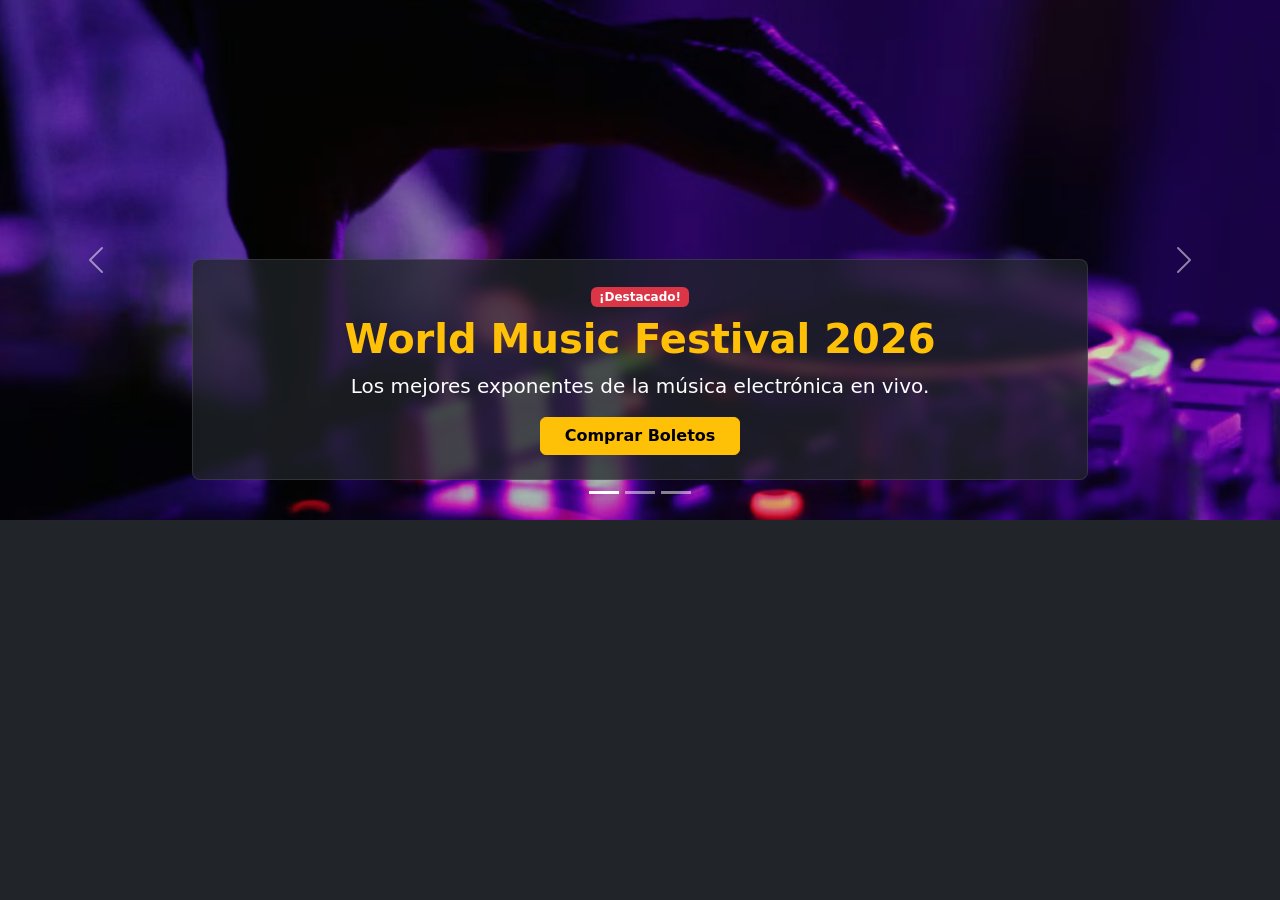
==== index.html @ c8b75cfe "feat(home): maqueta carrusel con imagenes locales" ====
<!DOCTYPE html>
<html lang="es">
<head>
  <meta charset="UTF-8">
  <meta name="viewport" content="width=device-width, initial-scale=1.0">
  <title>Plataforma de Conciertos - Inicio</title>
  <!-- Bootstrap 5 CSS CDN -->
  <link href="https://cdn.jsdelivr.net/npm/bootstrap@5.3.2/dist/css/bootstrap.min.css" rel="stylesheet">
  <!-- Estilos propios -->
  <link rel="stylesheet" href="css/styles.css">
</head>
<body class="bg-dark text-light">

  <!-- SECCIÓN HERO: Carrusel Interactivo de Conciertos Destacados (PR 1 - Mateo Herrera) -->
  <section id="hero-carousel" class="mb-5">
    <div id="concertCarousel" class="carousel slide carousel-fade" data-bs-ride="carousel">
      
      <!-- Indicadores -->
      <div class="carousel-indicators">
        <button type="button" data-bs-target="#concertCarousel" data-bs-slide-to="0" class="active" aria-current="true" aria-label="Slide 1"></button>
        <button type="button" data-bs-target="#concertCarousel" data-bs-slide-to="1" aria-label="Slide 2"></button>
        <button type="button" data-bs-target="#concertCarousel" data-bs-slide-to="2" aria-label="Slide 3"></button>
      </div>

      <!-- Diapositivas / Conciertos -->
      <div class="carousel-inner">
        <!-- Evento 1 -->
        <div class="carousel-item active" data-bs-interval="4000">
          <img src="img/concierto1.jpg" class="d-block w-100 carousel-img" alt="Concierto Electrónica">
          <div class="carousel-caption d-none d-md-block bg-dark bg-opacity-75 rounded-3 p-4">
            <span class="badge bg-danger mb-2">¡Destacado!</span>
            <h2 class="fw-bold text-warning display-6">World Music Festival 2026</h2>
            <p class="lead">Los mejores exponentes de la música electrónica en vivo.</p>
            <a href="#proximos-eventos" class="btn btn-warning fw-bold px-4">Comprar Boletos</a>
          </div>
        </div>

        <!-- Evento 2 -->
        <div class="carousel-item" data-bs-interval="4000">
          <img src="img/concierto2.jpg" class="d-block w-100 carousel-img" alt="Concierto Rock">
          <div class="carousel-caption d-none d-md-block bg-dark bg-opacity-75 rounded-3 p-4">
            <span class="badge bg-primary mb-2">Gira Mundial</span>
            <h2 class="fw-bold text-warning display-6">Rock Arena Tour</h2>
            <p class="lead">Siente la energía del rock clásico en un show inolvidable.</p>
            <a href="#proximos-eventos" class="btn btn-warning fw-bold px-4">Ver Fechas</a>
          </div>
        </div>

        <!-- Evento 3 -->
        <div class="carousel-item" data-bs-interval="4000">
          <img src="img/concierto3.jpg" class="d-block w-100 carousel-img" alt="Concierto Pop">
          <div class="carousel-caption d-none d-md-block bg-dark bg-opacity-75 rounded-3 p-4">
            <span class="badge bg-success mb-2">Últimas Entradas</span>
            <h2 class="fw-bold text-warning display-6">Pop Stars Experience</h2>
            <p class="lead">Una noche llena de luces, ritmo y tus artistas favoritos.</p>
            <a href="#proximos-eventos" class="btn btn-warning fw-bold px-4">Reservar Ahora</a>
          </div>
        </div>
      </div>

      <!-- Controles de navegación -->
      <button class="carousel-control-prev" type="button" data-bs-target="#concertCarousel" data-bs-slide="prev">
        <span class="carousel-control-prev-icon" aria-hidden="true"></span>
        <span class="visually-hidden">Anterior</span>
      </button>
      <button class="carousel-control-next" type="button" data-bs-target="#concertCarousel" data-bs-slide="next">
        <span class="carousel-control-next-icon" aria-hidden="true"></span>
        <span class="visually-hidden">Siguiente</span>
      </button>
    </div>
  </section>

  <!-- Bootstrap 5 JS Bundle -->
  <script src="https://cdn.jsdelivr.net/npm/bootstrap@5.3.2/dist/js/bootstrap.bundle.min.js"></script>
</body>
</html>
---- css/styles.css ----
/* Ajuste de altura e imágenes para el carrusel principal */
.carousel-img {
  height: 520px;
  object-fit: cover;
  filter: brightness(0.85);
}

/* Formato de la tarjeta flotante sobre la imagen */
.carousel-caption {
  bottom: 2.5rem;
  backdrop-filter: blur(6px);
  border: 1px solid rgba(255, 255, 255, 0.1);
}
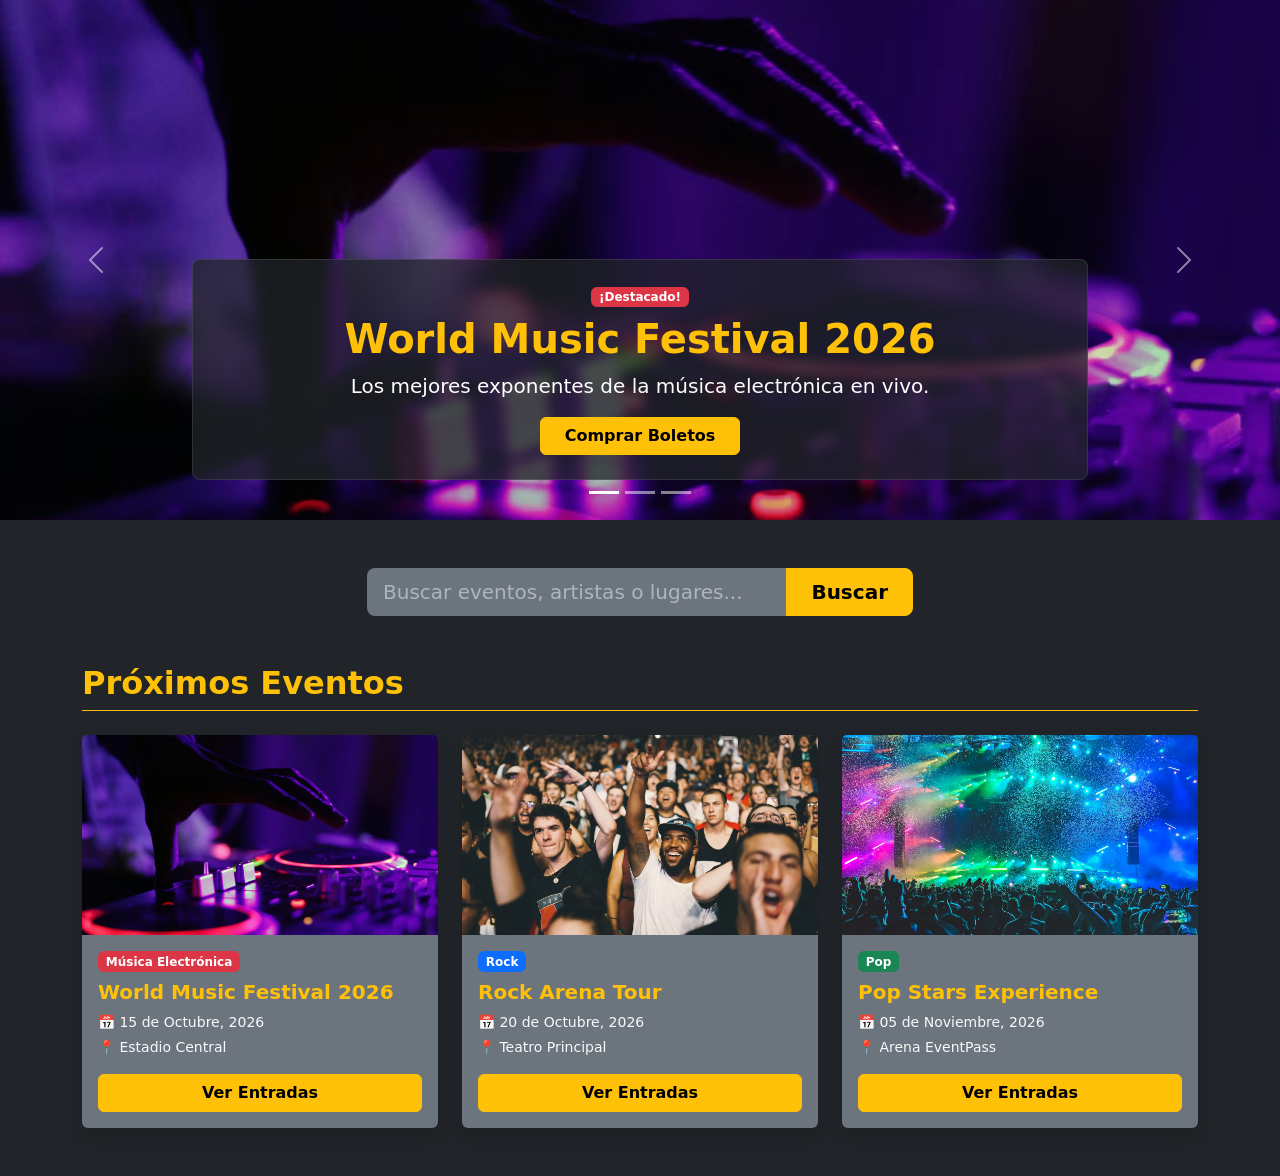
==== commit 6c11ad00: "feat(home): diseña cartelera y barra de busqueda" ====
--- a/index.html
+++ b/index.html
@@ -70,6 +70,68 @@
     </div>
   </section>
 
+  <!-- SECCIÓN: Barra de Búsqueda Visual (PR 2 - Mateo Herrera) -->
+  <section class="container mb-5">
+    <div class="row justify-content-center">
+      <div class="col-md-8 col-lg-6">
+        <div class="input-group input-group-lg">
+          <input type="text" class="form-control bg-secondary text-light border-0 search-input" placeholder="Buscar eventos, artistas o lugares..." aria-label="Buscar eventos">
+          <button class="btn btn-warning fw-bold px-4" type="button">Buscar</button>
+        </div>
+      </div>
+    </div>
+  </section>
+
+  <!-- SECCIÓN: Cartelera de Próximos Eventos (PR 2 - Mateo Herrera) -->
+  <section id="proximos-eventos" class="container mb-5">
+    <h2 class="fw-bold text-warning mb-4 border-bottom border-warning pb-2">Próximos Eventos</h2>
+    <div class="row row-cols-1 row-cols-md-3 g-4">
+      
+      <!-- Tarjeta 1 -->
+      <div class="col">
+        <div class="card h-100 bg-secondary text-light border-0 shadow card-hover">
+          <img src="img/concierto1.jpg" class="card-img-top card-event-img" alt="World Music Festival">
+          <div class="card-body d-flex flex-column">
+            <span class="badge bg-danger w-auto align-self-start mb-2">Música Electrónica</span>
+            <h5 class="card-title fw-bold text-warning">World Music Festival 2026</h5>
+            <p class="card-text text-light small mb-1">📅 15 de Octubre, 2026</p>
+            <p class="card-text text-light small mb-3">📍 Estadio Central</p>
+            <a href="#" class="btn btn-warning fw-bold mt-auto">Ver Entradas</a>
+          </div>
+        </div>
+      </div>
+
+      <!-- Tarjeta 2 -->
+      <div class="col">
+        <div class="card h-100 bg-secondary text-light border-0 shadow card-hover">
+          <img src="img/concierto2.jpg" class="card-img-top card-event-img" alt="Rock Arena Tour">
+          <div class="card-body d-flex flex-column">
+            <span class="badge bg-primary w-auto align-self-start mb-2">Rock</span>
+            <h5 class="card-title fw-bold text-warning">Rock Arena Tour</h5>
+            <p class="card-text text-light small mb-1">📅 20 de Octubre, 2026</p>
+            <p class="card-text text-light small mb-3">📍 Teatro Principal</p>
+            <a href="#" class="btn btn-warning fw-bold mt-auto">Ver Entradas</a>
+          </div>
+        </div>
+      </div>
+
+      <!-- Tarjeta 3 -->
+      <div class="col">
+        <div class="card h-100 bg-secondary text-light border-0 shadow card-hover">
+          <img src="img/concierto3.jpg" class="card-img-top card-event-img" alt="Pop Stars Experience">
+          <div class="card-body d-flex flex-column">
+            <span class="badge bg-success w-auto align-self-start mb-2">Pop</span>
+            <h5 class="card-title fw-bold text-warning">Pop Stars Experience</h5>
+            <p class="card-text text-light small mb-1">📅 05 de Noviembre, 2026</p>
+            <p class="card-text text-light small mb-3">📍 Arena EventPass</p>
+            <a href="#" class="btn btn-warning fw-bold mt-auto">Ver Entradas</a>
+          </div>
+        </div>
+      </div>
+
+    </div>
+  </section>
+
   <!-- Bootstrap 5 JS Bundle -->
   <script src="https://cdn.jsdelivr.net/npm/bootstrap@5.3.2/dist/js/bootstrap.bundle.min.js"></script>
 </body>
--- a/css/styles.css
+++ b/css/styles.css
@@ -10,4 +10,29 @@
   bottom: 2.5rem;
   backdrop-filter: blur(6px);
   border: 1px solid rgba(255, 255, 255, 0.1);
+}
+
+/* ===================================================
+   Estilos PR 2 - Cartelera de Eventos y Buscador
+   =================================================== */
+
+/* Marcador de posición claro para la barra de búsqueda */
+.search-input::placeholder {
+  color: #adb5bd;
+}
+
+/* Ajuste de altura fija y encuadre para las imágenes de las tarjetas */
+.card-event-img {
+  height: 200px;
+  object-fit: cover;
+}
+
+/* Efecto hover al pasar sobre cada tarjeta */
+.card-hover {
+  transition: transform 0.3s ease, box-shadow 0.3s ease;
+}
+
+.card-hover:hover {
+  transform: translateY(-6px);
+  box-shadow: 0 10px 20px rgba(0, 0, 0, 0.5) !important;
 }
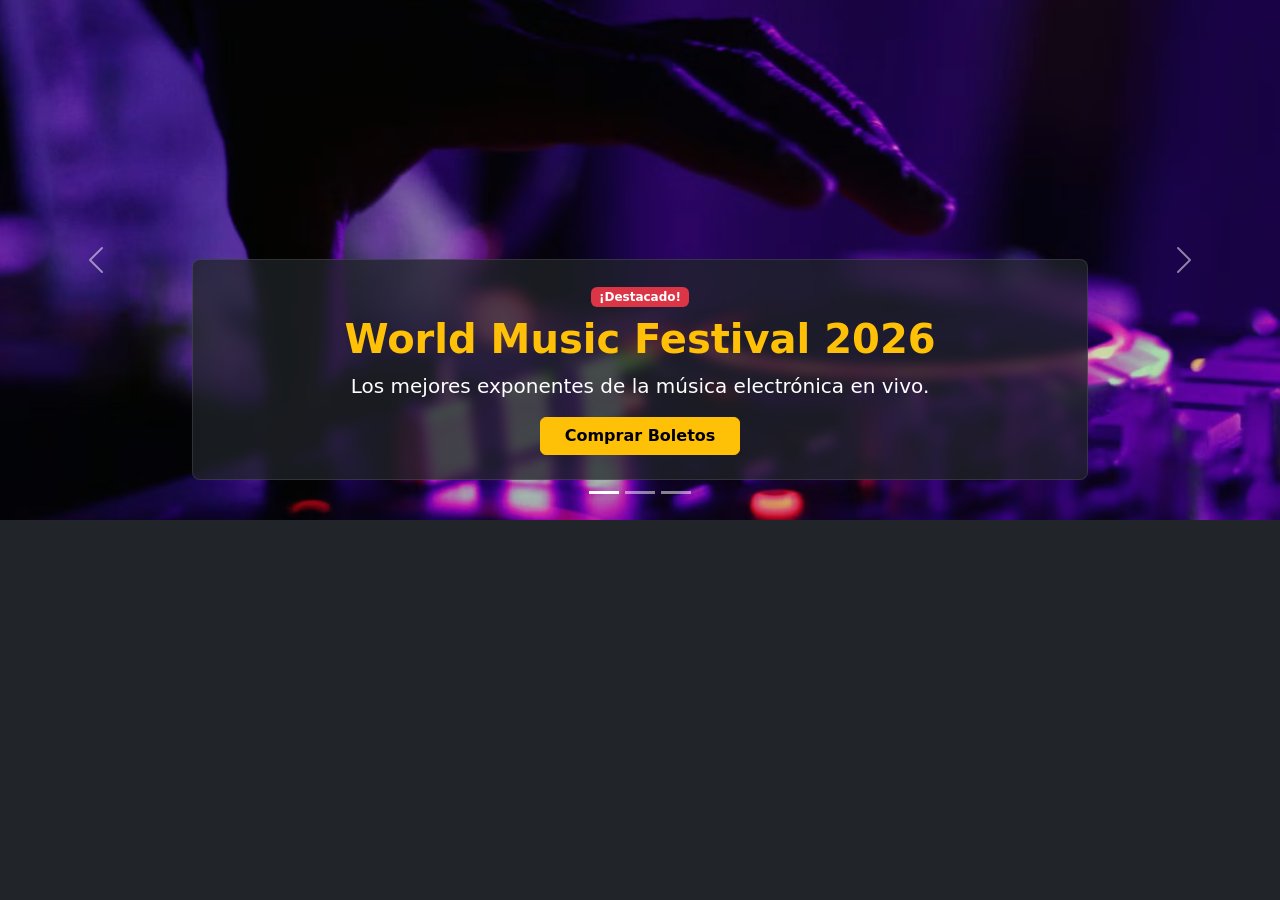
==== commit 26501b97: "Merge pull request #5 from kmoyolema3929/feature/carrusel-inicio feat(home): maqueta carrusel con im" ====
--- a/index.html
+++ b/index.html
@@ -70,68 +70,6 @@
     </div>
   </section>
 
-  <!-- SECCIÓN: Barra de Búsqueda Visual (PR 2 - Mateo Herrera) -->
-  <section class="container mb-5">
-    <div class="row justify-content-center">
-      <div class="col-md-8 col-lg-6">
-        <div class="input-group input-group-lg">
-          <input type="text" class="form-control bg-secondary text-light border-0 search-input" placeholder="Buscar eventos, artistas o lugares..." aria-label="Buscar eventos">
-          <button class="btn btn-warning fw-bold px-4" type="button">Buscar</button>
-        </div>
-      </div>
-    </div>
-  </section>
-
-  <!-- SECCIÓN: Cartelera de Próximos Eventos (PR 2 - Mateo Herrera) -->
-  <section id="proximos-eventos" class="container mb-5">
-    <h2 class="fw-bold text-warning mb-4 border-bottom border-warning pb-2">Próximos Eventos</h2>
-    <div class="row row-cols-1 row-cols-md-3 g-4">
-      
-      <!-- Tarjeta 1 -->
-      <div class="col">
-        <div class="card h-100 bg-secondary text-light border-0 shadow card-hover">
-          <img src="img/concierto1.jpg" class="card-img-top card-event-img" alt="World Music Festival">
-          <div class="card-body d-flex flex-column">
-            <span class="badge bg-danger w-auto align-self-start mb-2">Música Electrónica</span>
-            <h5 class="card-title fw-bold text-warning">World Music Festival 2026</h5>
-            <p class="card-text text-light small mb-1">📅 15 de Octubre, 2026</p>
-            <p class="card-text text-light small mb-3">📍 Estadio Central</p>
-            <a href="#" class="btn btn-warning fw-bold mt-auto">Ver Entradas</a>
-          </div>
-        </div>
-      </div>
-
-      <!-- Tarjeta 2 -->
-      <div class="col">
-        <div class="card h-100 bg-secondary text-light border-0 shadow card-hover">
-          <img src="img/concierto2.jpg" class="card-img-top card-event-img" alt="Rock Arena Tour">
-          <div class="card-body d-flex flex-column">
-            <span class="badge bg-primary w-auto align-self-start mb-2">Rock</span>
-            <h5 class="card-title fw-bold text-warning">Rock Arena Tour</h5>
-            <p class="card-text text-light small mb-1">📅 20 de Octubre, 2026</p>
-            <p class="card-text text-light small mb-3">📍 Teatro Principal</p>
-            <a href="#" class="btn btn-warning fw-bold mt-auto">Ver Entradas</a>
-          </div>
-        </div>
-      </div>
-
-      <!-- Tarjeta 3 -->
-      <div class="col">
-        <div class="card h-100 bg-secondary text-light border-0 shadow card-hover">
-          <img src="img/concierto3.jpg" class="card-img-top card-event-img" alt="Pop Stars Experience">
-          <div class="card-body d-flex flex-column">
-            <span class="badge bg-success w-auto align-self-start mb-2">Pop</span>
-            <h5 class="card-title fw-bold text-warning">Pop Stars Experience</h5>
-            <p class="card-text text-light small mb-1">📅 05 de Noviembre, 2026</p>
-            <p class="card-text text-light small mb-3">📍 Arena EventPass</p>
-            <a href="#" class="btn btn-warning fw-bold mt-auto">Ver Entradas</a>
-          </div>
-        </div>
-      </div>
-
-    </div>
-  </section>
-
   <!-- Bootstrap 5 JS Bundle -->
   <script src="https://cdn.jsdelivr.net/npm/bootstrap@5.3.2/dist/js/bootstrap.bundle.min.js"></script>
 </body>
--- a/css/styles.css
+++ b/css/styles.css
@@ -10,29 +10,4 @@
   bottom: 2.5rem;
   backdrop-filter: blur(6px);
   border: 1px solid rgba(255, 255, 255, 0.1);
-}
-
-/* ===================================================
-   Estilos PR 2 - Cartelera de Eventos y Buscador
-   =================================================== */
-
-/* Marcador de posición claro para la barra de búsqueda */
-.search-input::placeholder {
-  color: #adb5bd;
-}
-
-/* Ajuste de altura fija y encuadre para las imágenes de las tarjetas */
-.card-event-img {
-  height: 200px;
-  object-fit: cover;
-}
-
-/* Efecto hover al pasar sobre cada tarjeta */
-.card-hover {
-  transition: transform 0.3s ease, box-shadow 0.3s ease;
-}
-
-.card-hover:hover {
-  transform: translateY(-6px);
-  box-shadow: 0 10px 20px rgba(0, 0, 0, 0.5) !important;
 }
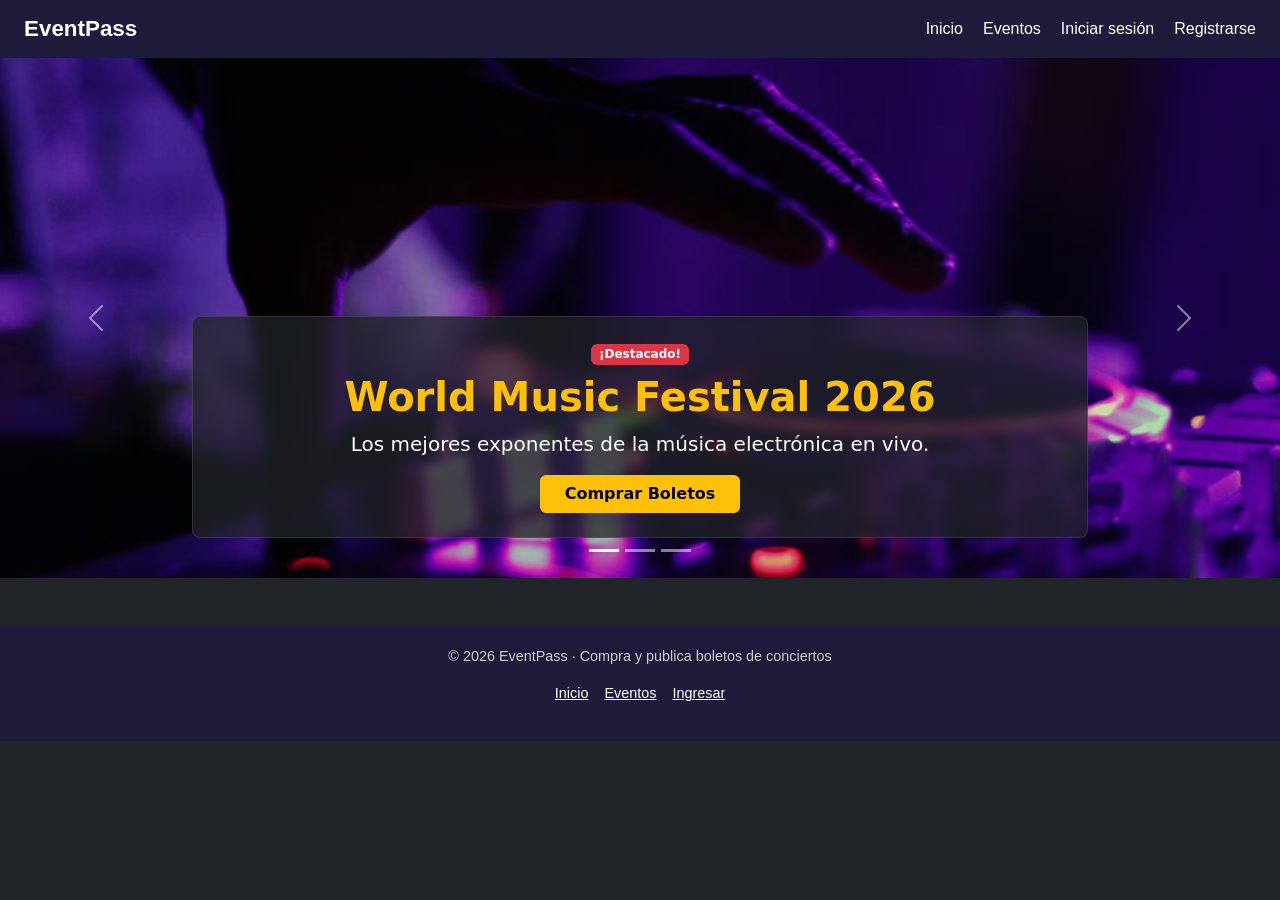
==== commit af60c20a: "feat(layout): integrar navbar y footer en index.html" ====
--- a/index.html
+++ b/index.html
@@ -8,8 +8,11 @@
   <link href="https://cdn.jsdelivr.net/npm/bootstrap@5.3.2/dist/css/bootstrap.min.css" rel="stylesheet">
   <!-- Estilos propios -->
   <link rel="stylesheet" href="css/styles.css">
+  <link rel="stylesheet" href="css/layout.css">
 </head>
 <body class="bg-dark text-light">
+
+  <div id="navbar"></div>
 
   <!-- SECCIÓN HERO: Carrusel Interactivo de Conciertos Destacados (PR 1 - Mateo Herrera) -->
   <section id="hero-carousel" class="mb-5">
@@ -72,5 +75,7 @@
 
   <!-- Bootstrap 5 JS Bundle -->
   <script src="https://cdn.jsdelivr.net/npm/bootstrap@5.3.2/dist/js/bootstrap.bundle.min.js"></script>
+  <div id="footer"></div>
+  <script src="js/layout.js"></script>
 </body>
 </html>
--- a/css/layout.css
+++ b/css/layout.css
@@ -0,0 +1,40 @@
+/* Navbar y footer compartidos por todas las páginas */
+.ep-nav {
+  display: flex;
+  align-items: center;
+  justify-content: space-between;
+  flex-wrap: wrap;
+  padding: 12px 24px;
+  background: #1f1b3a;
+  color: #fff;
+  font-family: Arial, sans-serif;
+}
+.ep-nav a { color: #fff; text-decoration: none; }
+.ep-brand { font-size: 1.4rem; font-weight: bold; }
+.ep-links { display: flex; gap: 20px; list-style: none; margin: 0; padding: 0; }
+.ep-links a:hover { text-decoration: underline; }
+.ep-toggle {
+  display: none;
+  background: none;
+  border: 1px solid #fff;
+  color: #fff;
+  font-size: 1.2rem;
+  padding: 4px 10px;
+  cursor: pointer;
+}
+.ep-footer {
+  margin-top: 40px;
+  padding: 20px 24px;
+  background: #1f1b3a;
+  color: #ccc;
+  text-align: center;
+  font-family: Arial, sans-serif;
+  font-size: 0.9rem;
+}
+.ep-footer a { color: #fff; margin: 0 8px; }
+
+@media (max-width: 700px) {
+  .ep-toggle { display: block; }
+  .ep-links { display: none; flex-direction: column; width: 100%; gap: 10px; padding-top: 12px; }
+  .ep-links.abierto { display: flex; }
+}
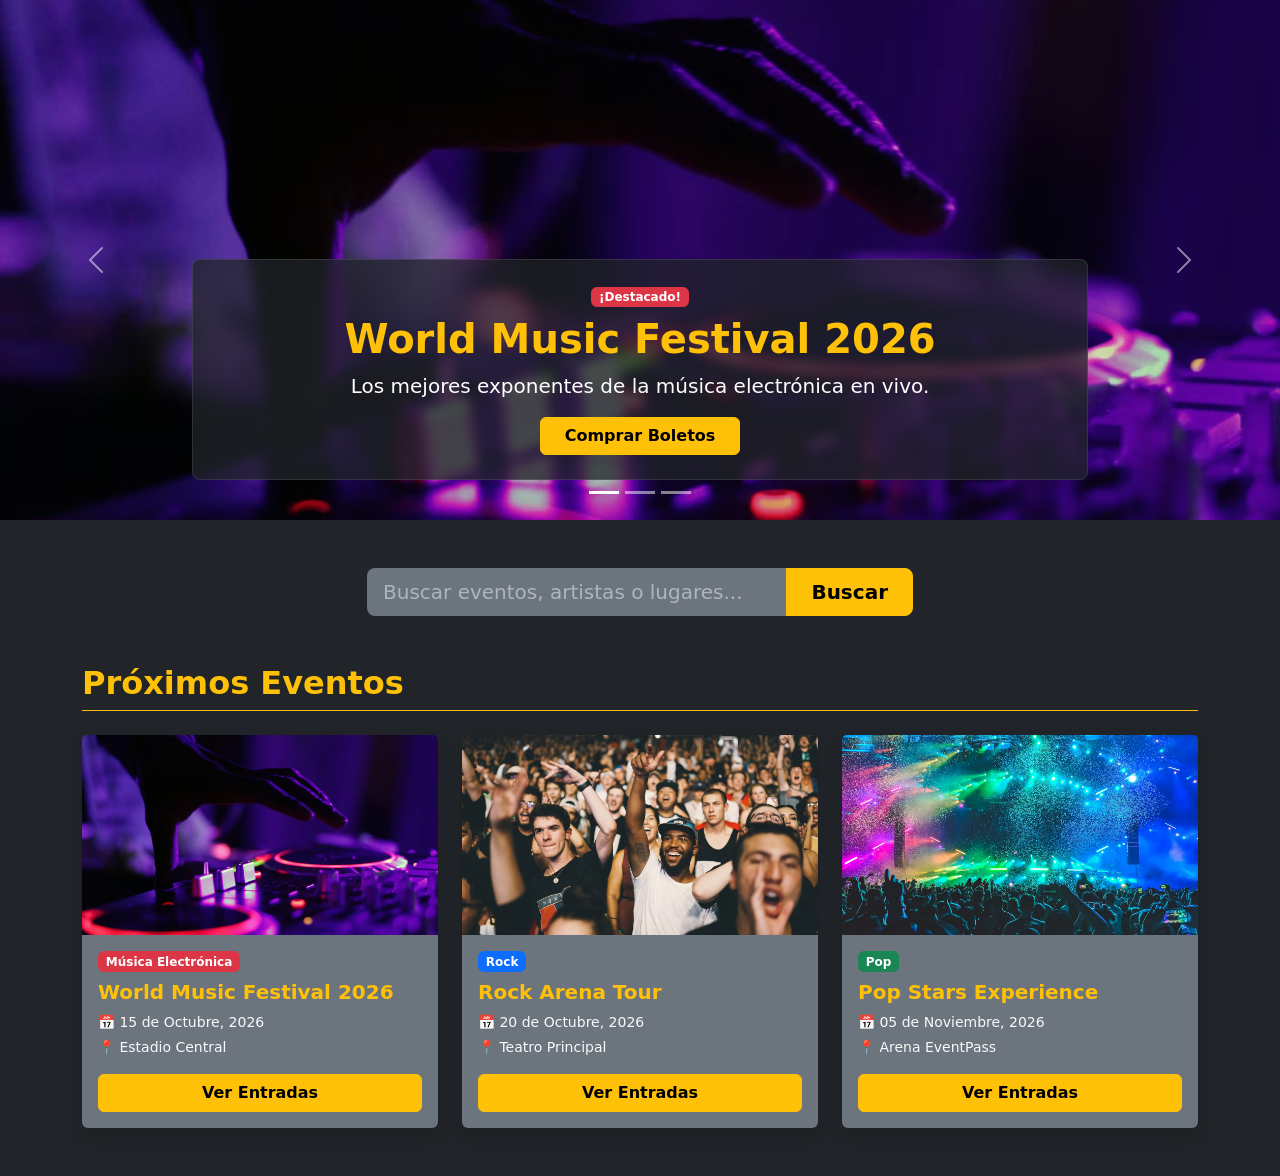
==== commit f7f19dcc: "Merge pull request #8 from kmoyolema3929/feature/cartelera-eventos feat(home): diseña cartelera y ba" ====
--- a/index.html
+++ b/index.html
@@ -8,11 +8,8 @@
   <link href="https://cdn.jsdelivr.net/npm/bootstrap@5.3.2/dist/css/bootstrap.min.css" rel="stylesheet">
   <!-- Estilos propios -->
   <link rel="stylesheet" href="css/styles.css">
-  <link rel="stylesheet" href="css/layout.css">
 </head>
 <body class="bg-dark text-light">
-
-  <div id="navbar"></div>
 
   <!-- SECCIÓN HERO: Carrusel Interactivo de Conciertos Destacados (PR 1 - Mateo Herrera) -->
   <section id="hero-carousel" class="mb-5">
@@ -73,9 +70,69 @@
     </div>
   </section>
 
+  <!-- SECCIÓN: Barra de Búsqueda Visual (PR 2 - Mateo Herrera) -->
+  <section class="container mb-5">
+    <div class="row justify-content-center">
+      <div class="col-md-8 col-lg-6">
+        <div class="input-group input-group-lg">
+          <input type="text" class="form-control bg-secondary text-light border-0 search-input" placeholder="Buscar eventos, artistas o lugares..." aria-label="Buscar eventos">
+          <button class="btn btn-warning fw-bold px-4" type="button">Buscar</button>
+        </div>
+      </div>
+    </div>
+  </section>
+
+  <!-- SECCIÓN: Cartelera de Próximos Eventos (PR 2 - Mateo Herrera) -->
+  <section id="proximos-eventos" class="container mb-5">
+    <h2 class="fw-bold text-warning mb-4 border-bottom border-warning pb-2">Próximos Eventos</h2>
+    <div class="row row-cols-1 row-cols-md-3 g-4">
+      
+      <!-- Tarjeta 1 -->
+      <div class="col">
+        <div class="card h-100 bg-secondary text-light border-0 shadow card-hover">
+          <img src="img/concierto1.jpg" class="card-img-top card-event-img" alt="World Music Festival">
+          <div class="card-body d-flex flex-column">
+            <span class="badge bg-danger w-auto align-self-start mb-2">Música Electrónica</span>
+            <h5 class="card-title fw-bold text-warning">World Music Festival 2026</h5>
+            <p class="card-text text-light small mb-1">📅 15 de Octubre, 2026</p>
+            <p class="card-text text-light small mb-3">📍 Estadio Central</p>
+            <a href="#" class="btn btn-warning fw-bold mt-auto">Ver Entradas</a>
+          </div>
+        </div>
+      </div>
+
+      <!-- Tarjeta 2 -->
+      <div class="col">
+        <div class="card h-100 bg-secondary text-light border-0 shadow card-hover">
+          <img src="img/concierto2.jpg" class="card-img-top card-event-img" alt="Rock Arena Tour">
+          <div class="card-body d-flex flex-column">
+            <span class="badge bg-primary w-auto align-self-start mb-2">Rock</span>
+            <h5 class="card-title fw-bold text-warning">Rock Arena Tour</h5>
+            <p class="card-text text-light small mb-1">📅 20 de Octubre, 2026</p>
+            <p class="card-text text-light small mb-3">📍 Teatro Principal</p>
+            <a href="#" class="btn btn-warning fw-bold mt-auto">Ver Entradas</a>
+          </div>
+        </div>
+      </div>
+
+      <!-- Tarjeta 3 -->
+      <div class="col">
+        <div class="card h-100 bg-secondary text-light border-0 shadow card-hover">
+          <img src="img/concierto3.jpg" class="card-img-top card-event-img" alt="Pop Stars Experience">
+          <div class="card-body d-flex flex-column">
+            <span class="badge bg-success w-auto align-self-start mb-2">Pop</span>
+            <h5 class="card-title fw-bold text-warning">Pop Stars Experience</h5>
+            <p class="card-text text-light small mb-1">📅 05 de Noviembre, 2026</p>
+            <p class="card-text text-light small mb-3">📍 Arena EventPass</p>
+            <a href="#" class="btn btn-warning fw-bold mt-auto">Ver Entradas</a>
+          </div>
+        </div>
+      </div>
+
+    </div>
+  </section>
+
   <!-- Bootstrap 5 JS Bundle -->
   <script src="https://cdn.jsdelivr.net/npm/bootstrap@5.3.2/dist/js/bootstrap.bundle.min.js"></script>
-  <div id="footer"></div>
-  <script src="js/layout.js"></script>
 </body>
 </html>
--- a/css/styles.css
+++ b/css/styles.css
@@ -10,4 +10,29 @@
   bottom: 2.5rem;
   backdrop-filter: blur(6px);
   border: 1px solid rgba(255, 255, 255, 0.1);
+}
+
+/* ===================================================
+   Estilos PR 2 - Cartelera de Eventos y Buscador
+   =================================================== */
+
+/* Marcador de posición claro para la barra de búsqueda */
+.search-input::placeholder {
+  color: #adb5bd;
+}
+
+/* Ajuste de altura fija y encuadre para las imágenes de las tarjetas */
+.card-event-img {
+  height: 200px;
+  object-fit: cover;
+}
+
+/* Efecto hover al pasar sobre cada tarjeta */
+.card-hover {
+  transition: transform 0.3s ease, box-shadow 0.3s ease;
+}
+
+.card-hover:hover {
+  transform: translateY(-6px);
+  box-shadow: 0 10px 20px rgba(0, 0, 0, 0.5) !important;
 }
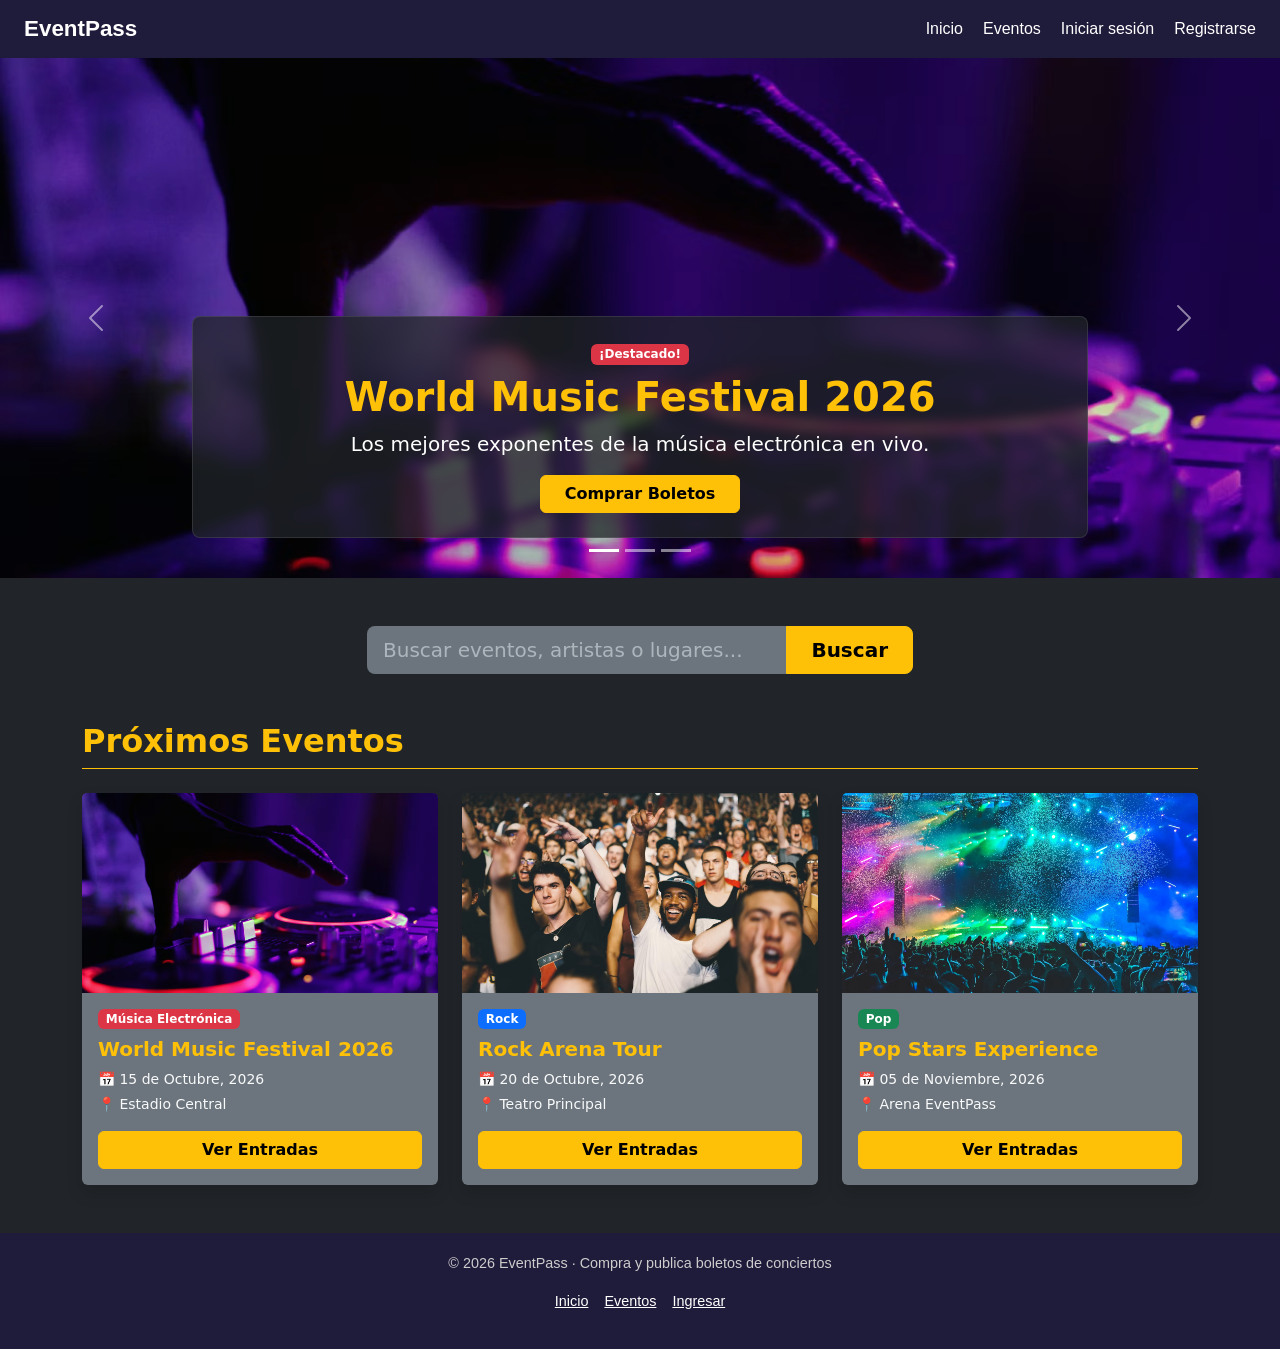
==== commit f8075d3c: "Merge pull request #11 from kmoyolema3929/feature/navbar-footer feat(layout): navbar y footer con en" ====
--- a/index.html
+++ b/index.html
@@ -8,8 +8,11 @@
   <link href="https://cdn.jsdelivr.net/npm/bootstrap@5.3.2/dist/css/bootstrap.min.css" rel="stylesheet">
   <!-- Estilos propios -->
   <link rel="stylesheet" href="css/styles.css">
+  <link rel="stylesheet" href="css/layout.css">
 </head>
 <body class="bg-dark text-light">
+
+  <div id="navbar"></div>
 
   <!-- SECCIÓN HERO: Carrusel Interactivo de Conciertos Destacados (PR 1 - Mateo Herrera) -->
   <section id="hero-carousel" class="mb-5">
@@ -134,5 +137,7 @@
 
   <!-- Bootstrap 5 JS Bundle -->
   <script src="https://cdn.jsdelivr.net/npm/bootstrap@5.3.2/dist/js/bootstrap.bundle.min.js"></script>
+  <div id="footer"></div>
+  <script src="js/layout.js"></script>
 </body>
 </html>
--- a/css/layout.css
+++ b/css/layout.css
@@ -0,0 +1,40 @@
+/* Navbar y footer compartidos por todas las páginas */
+.ep-nav {
+  display: flex;
+  align-items: center;
+  justify-content: space-between;
+  flex-wrap: wrap;
+  padding: 12px 24px;
+  background: #1f1b3a;
+  color: #fff;
+  font-family: Arial, sans-serif;
+}
+.ep-nav a { color: #fff; text-decoration: none; }
+.ep-brand { font-size: 1.4rem; font-weight: bold; }
+.ep-links { display: flex; gap: 20px; list-style: none; margin: 0; padding: 0; }
+.ep-links a:hover { text-decoration: underline; }
+.ep-toggle {
+  display: none;
+  background: none;
+  border: 1px solid #fff;
+  color: #fff;
+  font-size: 1.2rem;
+  padding: 4px 10px;
+  cursor: pointer;
+}
+.ep-footer {
+  margin-top: 40px;
+  padding: 20px 24px;
+  background: #1f1b3a;
+  color: #ccc;
+  text-align: center;
+  font-family: Arial, sans-serif;
+  font-size: 0.9rem;
+}
+.ep-footer a { color: #fff; margin: 0 8px; }
+
+@media (max-width: 700px) {
+  .ep-toggle { display: block; }
+  .ep-links { display: none; flex-direction: column; width: 100%; gap: 10px; padding-top: 12px; }
+  .ep-links.abierto { display: flex; }
+}
